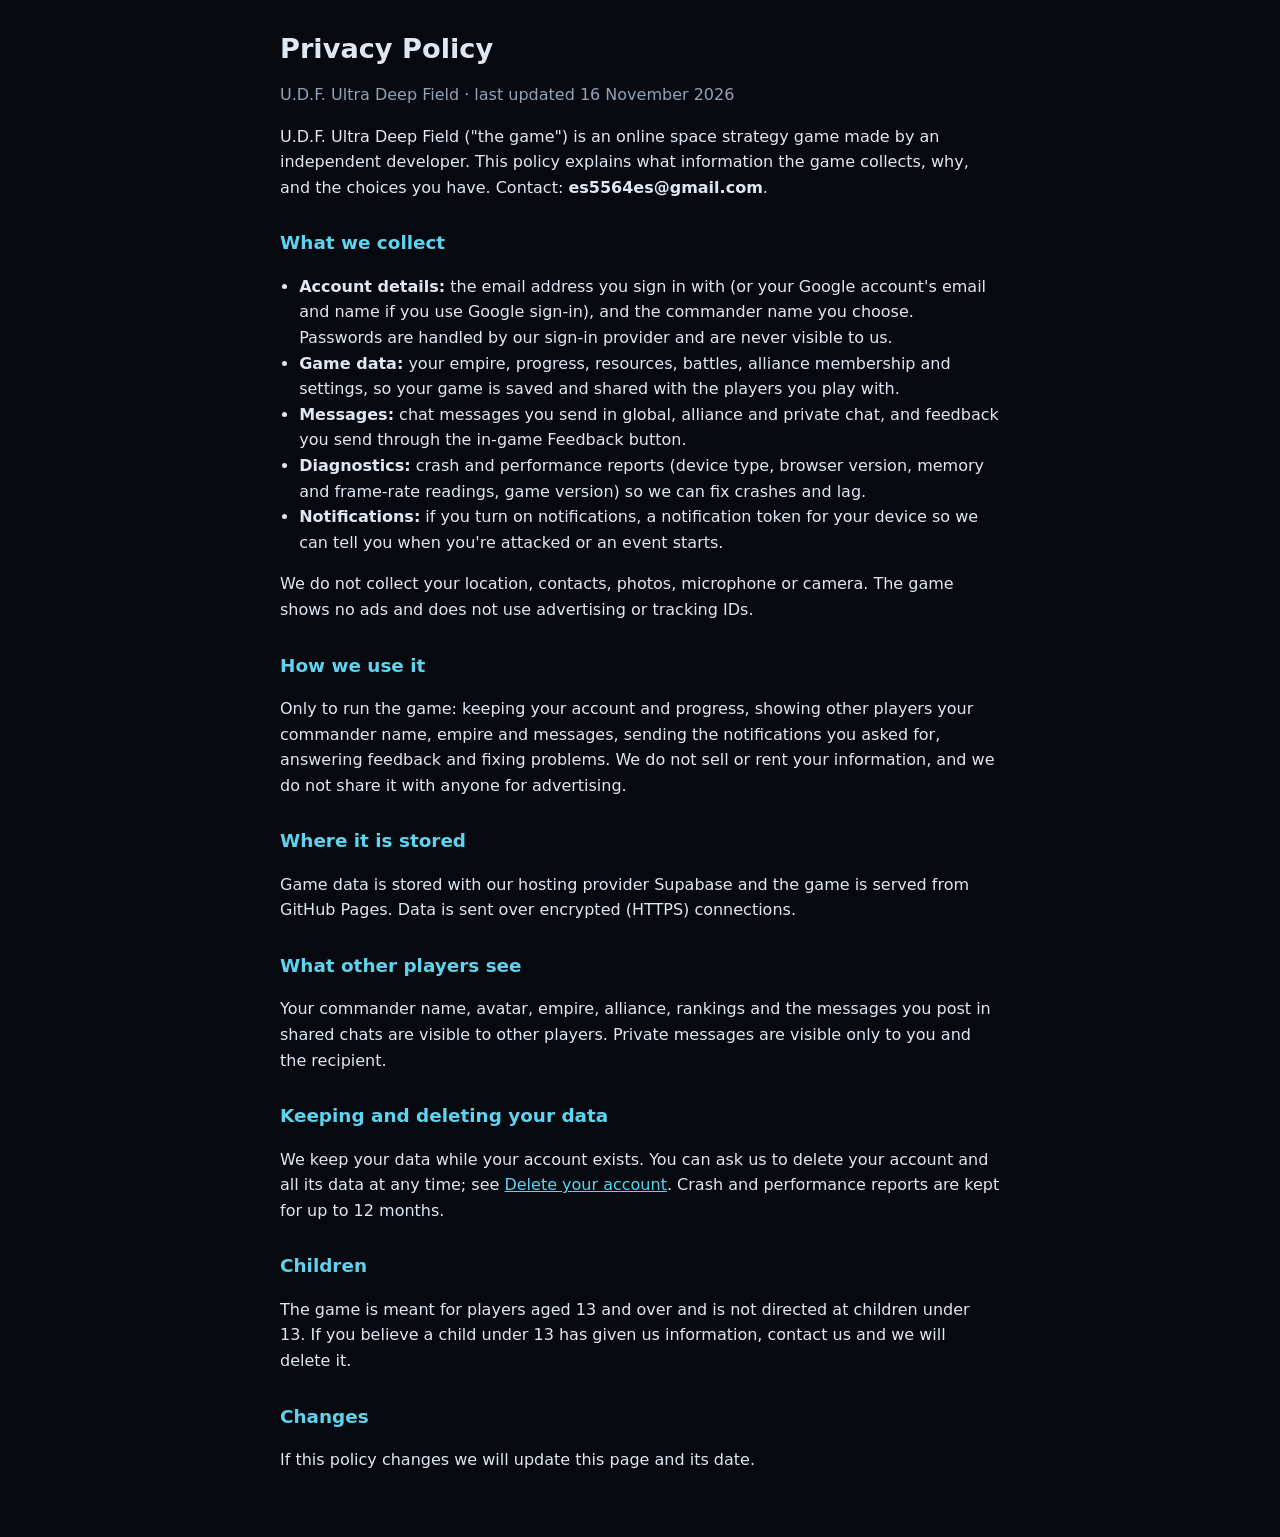
==== privacy.html @ 42864edd "Privacy policy and account deletion pages for U.D.F. Co-Authored-By: Claude Opus 5.5 <noreply@anthro" ====
<!doctype html><html lang="en"><head><meta charset="utf-8"><meta name="viewport" content="width=device-width,initial-scale=1"><title>Privacy Policy · U.D.F. Ultra Deep Field</title><link rel="stylesheet" href="_style.css"></head><body><main>
<h1>Privacy Policy</h1><p class="mut">U.D.F. Ultra Deep Field · last updated 16 November 2026</p>
<p>U.D.F. Ultra Deep Field ("the game") is an online space strategy game made by an independent developer. This policy explains what information the game collects, why, and the choices you have. Contact: <b>es5564es@gmail.com</b>.</p>
<h2>What we collect</h2><ul>
<li><b>Account details:</b> the email address you sign in with (or your Google account's email and name if you use Google sign-in), and the commander name you choose. Passwords are handled by our sign-in provider and are never visible to us.</li>
<li><b>Game data:</b> your empire, progress, resources, battles, alliance membership and settings, so your game is saved and shared with the players you play with.</li>
<li><b>Messages:</b> chat messages you send in global, alliance and private chat, and feedback you send through the in-game Feedback button.</li>
<li><b>Diagnostics:</b> crash and performance reports (device type, browser version, memory and frame-rate readings, game version) so we can fix crashes and lag.</li>
<li><b>Notifications:</b> if you turn on notifications, a notification token for your device so we can tell you when you're attacked or an event starts.</li></ul>
<p>We do not collect your location, contacts, photos, microphone or camera. The game shows no ads and does not use advertising or tracking IDs.</p>
<h2>How we use it</h2><p>Only to run the game: keeping your account and progress, showing other players your commander name, empire and messages, sending the notifications you asked for, answering feedback and fixing problems. We do not sell or rent your information, and we do not share it with anyone for advertising.</p>
<h2>Where it is stored</h2><p>Game data is stored with our hosting provider Supabase and the game is served from GitHub Pages. Data is sent over encrypted (HTTPS) connections.</p>
<h2>What other players see</h2><p>Your commander name, avatar, empire, alliance, rankings and the messages you post in shared chats are visible to other players. Private messages are visible only to you and the recipient.</p>
<h2>Keeping and deleting your data</h2><p>We keep your data while your account exists. You can ask us to delete your account and all its data at any time; see <a href="delete-account.html">Delete your account</a>. Crash and performance reports are kept for up to 12 months.</p>
<h2>Children</h2><p>The game is meant for players aged 13 and over and is not directed at children under 13. If you believe a child under 13 has given us information, contact us and we will delete it.</p>
<h2>Changes</h2><p>If this policy changes we will update this page and its date.</p>
</main></body></html>
---- _style.css ----
:root{--bg:#06090f;--fg:#dfe8f2;--mut:#93a3b5;--acc:#5fd3ee}
body{margin:0;background:var(--bg);color:var(--fg);font:16px/1.6 system-ui,-apple-system,Segoe UI,Roboto,sans-serif}
main{max-width:720px;margin:0 auto;padding:32px max(16px,env(safe-area-inset-left,0px)) 48px}
h1{font-size:1.7rem;line-height:1.25;margin:0 0 4px}h2{font-size:1.15rem;margin:28px 0 6px;color:var(--acc)}
p,li{color:var(--fg)}small,.mut{color:var(--mut)}a{color:var(--acc)}ul{padding-left:1.2em}
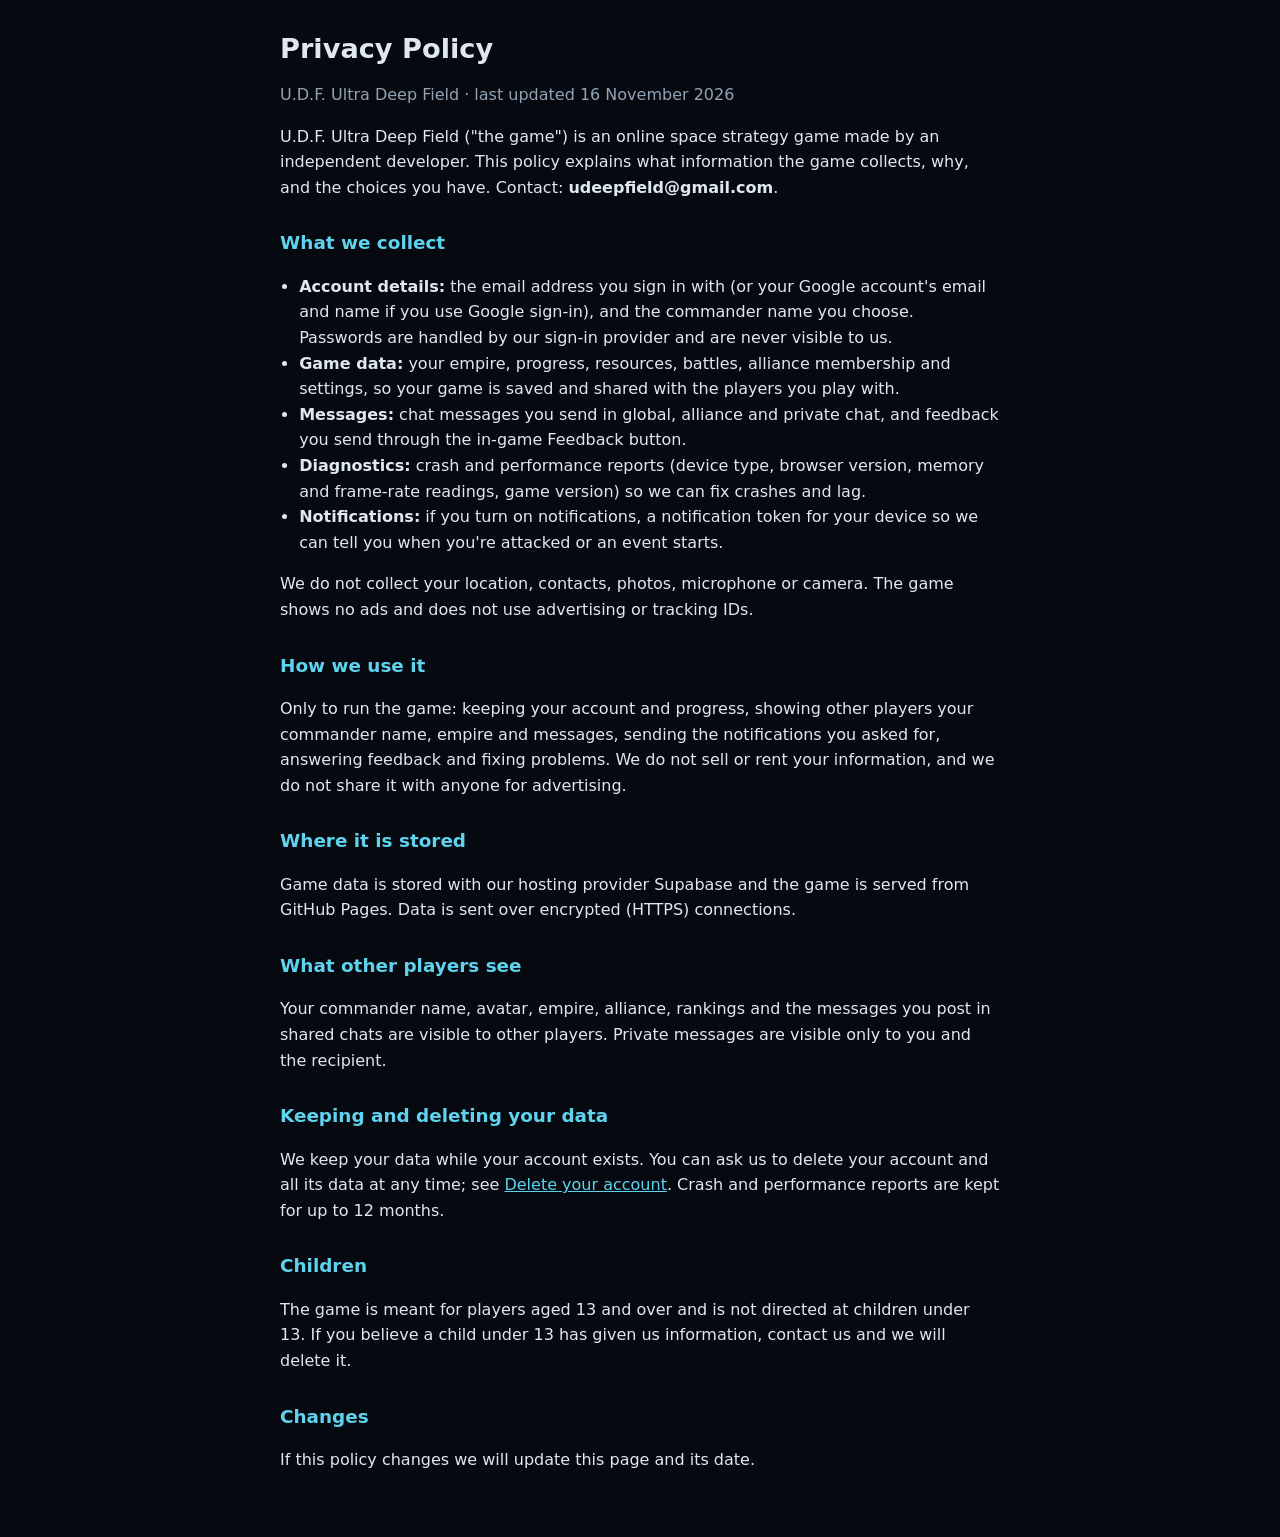
==== commit 7dcf69ab: "Contact email: udeepfield@gmail.com Co-Authored-By: Claude Opus 5.5 <noreply@anthropic.com> Claude-S" ====
--- a/privacy.html
+++ b/privacy.html
@@ -1,6 +1,6 @@
 <!doctype html><html lang="en"><head><meta charset="utf-8"><meta name="viewport" content="width=device-width,initial-scale=1"><title>Privacy Policy · U.D.F. Ultra Deep Field</title><link rel="stylesheet" href="_style.css"></head><body><main>
 <h1>Privacy Policy</h1><p class="mut">U.D.F. Ultra Deep Field · last updated 16 November 2026</p>
-<p>U.D.F. Ultra Deep Field ("the game") is an online space strategy game made by an independent developer. This policy explains what information the game collects, why, and the choices you have. Contact: <b>es5564es@gmail.com</b>.</p>
+<p>U.D.F. Ultra Deep Field ("the game") is an online space strategy game made by an independent developer. This policy explains what information the game collects, why, and the choices you have. Contact: <b>udeepfield@gmail.com</b>.</p>
 <h2>What we collect</h2><ul>
 <li><b>Account details:</b> the email address you sign in with (or your Google account's email and name if you use Google sign-in), and the commander name you choose. Passwords are handled by our sign-in provider and are never visible to us.</li>
 <li><b>Game data:</b> your empire, progress, resources, battles, alliance membership and settings, so your game is saved and shared with the players you play with.</li>
